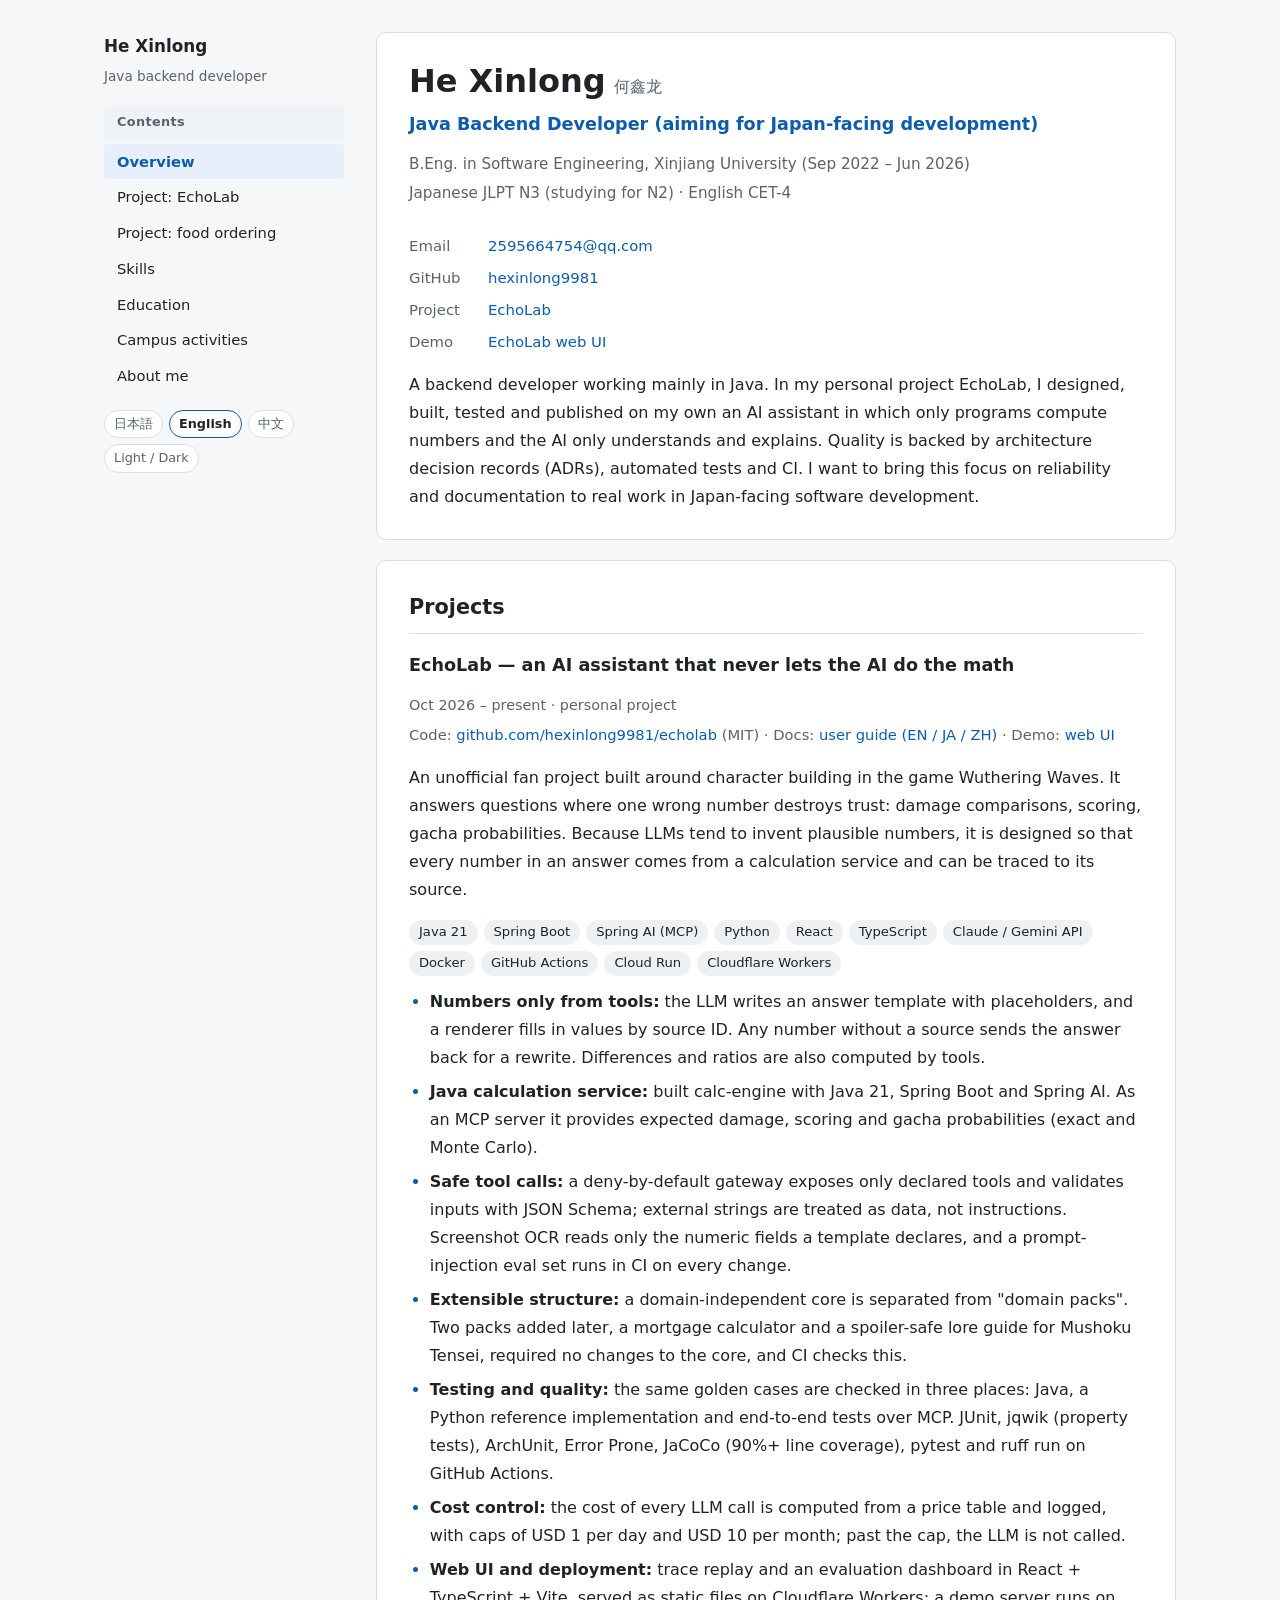
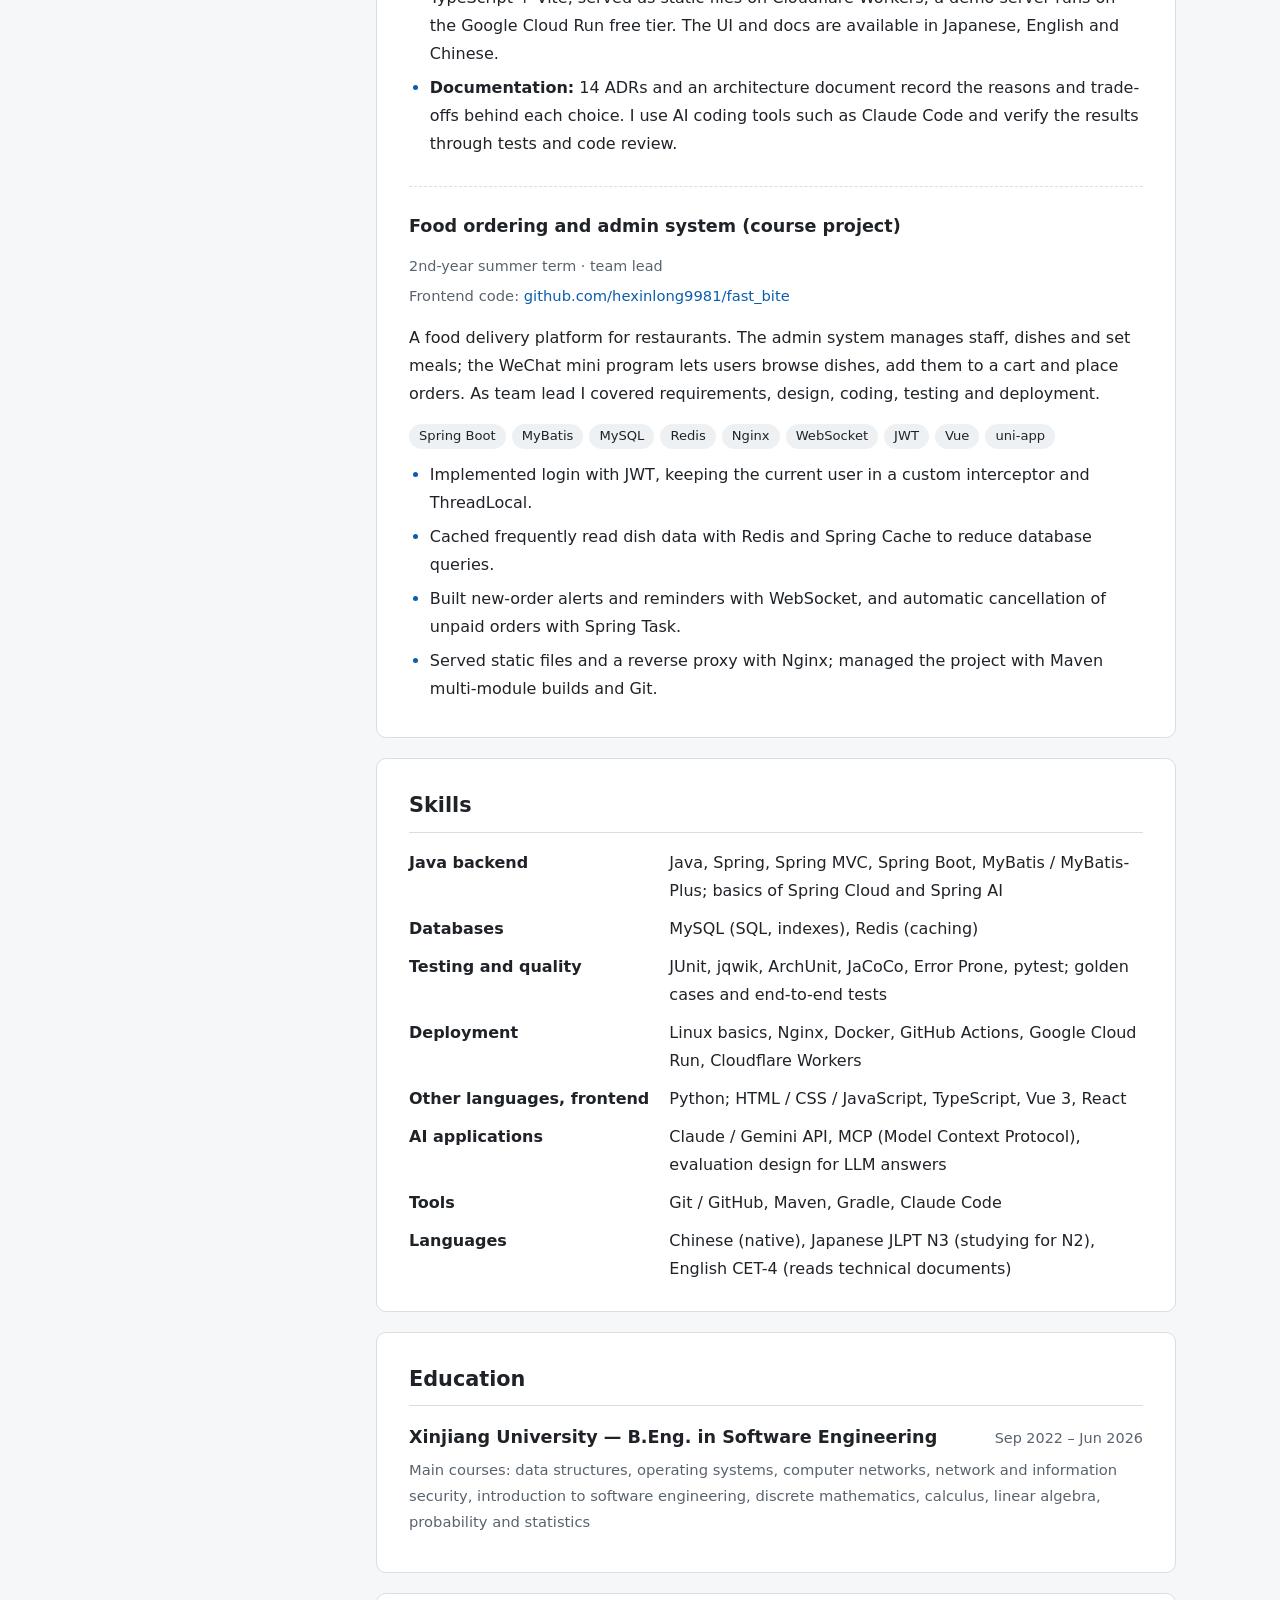
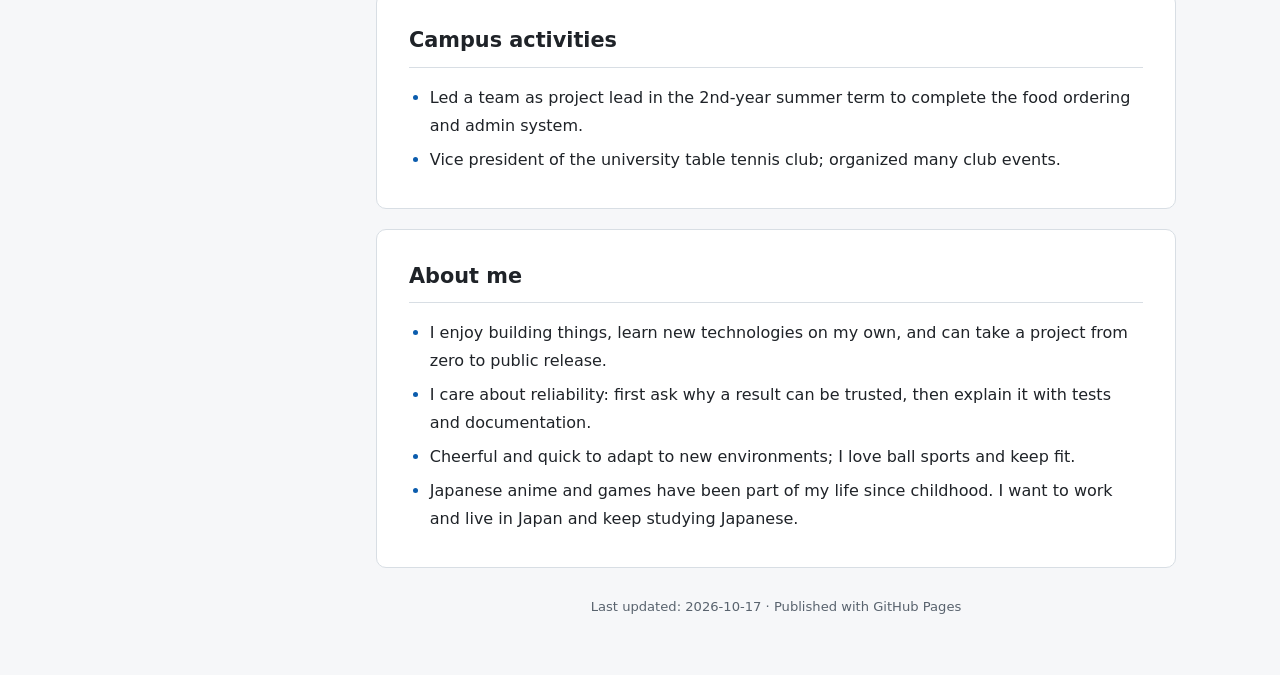
==== en/index.html @ 4e044dc1 "简历页面（日本語・English・中文）" ====
<!doctype html>
<html lang="en">
<head>
<meta charset="utf-8">
<meta name="viewport" content="width=device-width, initial-scale=1">
<title>He Xinlong | Resume</title>
<meta name="description" content="Resume of He Xinlong, Java backend developer. Personal project EchoLab: an AI assistant that never lets the AI do the math.">
<link rel="alternate" hreflang="ja" href="../ja/">
<link rel="alternate" hreflang="zh-CN" href="../zh/">
<link rel="stylesheet" href="../assets/style.css">
<script src="../assets/site.js"></script>
</head>
<body>
<div class="layout">
<div class="topbar"><strong>He Xinlong · Resume</strong><button id="menu-btn" type="button" aria-label="Contents"><svg width="18" height="14" viewBox="0 0 18 14" aria-hidden="true"><path d="M0 1h18M0 7h18M0 13h18" stroke="currentColor" stroke-width="2"/></svg></button></div>

<nav class="side" aria-label="Contents">
  <div class="brand">He Xinlong</div>
  <div class="brand-sub">Java backend developer</div>
  <div class="group">Contents</div>
  <ul>
    <li><a href="#profile">Overview</a></li>
    <li><a href="#echolab">Project: EchoLab</a></li>
    <li><a href="#takeout">Project: food ordering</a></li>
    <li><a href="#skills">Skills</a></li>
    <li><a href="#education">Education</a></li>
    <li><a href="#campus">Campus activities</a></li>
    <li><a href="#about">About me</a></li>
  </ul>
  <div class="controls">
    <a href="../ja/" lang="ja">日本語</a><a class="on" href="./">English</a><a href="../zh/" lang="zh-CN">中文</a>
    <button id="theme-btn" type="button">Light / Dark</button>
  </div>
</nav>

<main>
  <section class="card" id="profile">
    <div class="hero">
      <div>
        <h1>He Xinlong<span class="romaji" lang="zh-CN">何鑫龙</span></h1>
        <p class="role">Java Backend Developer (aiming for Japan-facing development)</p>
        <ul class="facts">
          <li>B.Eng. in Software Engineering, Xinjiang University (Sep 2022 – Jun 2026)</li>
          <li>Japanese JLPT N3 (studying for N2) · English CET-4</li>
        </ul>
      </div>
      <div class="links">
        <div><span class="k">Email</span><a href="mailto:2595664754@qq.com">2595664754@qq.com</a></div>
        <div><span class="k">GitHub</span><a href="https://github.com/hexinlong9981">hexinlong9981</a></div>
        <div><span class="k">Project</span><a href="https://github.com/hexinlong9981/echolab">EchoLab</a></div>
        <div><span class="k">Demo</span><a href="https://echolab-web.echolab-web.workers.dev/">EchoLab web UI</a></div>
      </div>
    </div>
    <p class="summary">
      A backend developer working mainly in Java. In my personal project EchoLab, I designed, built, tested and published on my own
      an AI assistant in which only programs compute numbers and the AI only understands and explains. Quality is backed by
      architecture decision records (ADRs), automated tests and CI. I want to bring this focus on reliability and documentation
      to real work in Japan-facing software development.
    </p>
  </section>

  <section class="card" id="echolab">
    <h2>Projects</h2>
    <div class="item">
      <div class="item-head">
        <h3>EchoLab — an AI assistant that never lets the AI do the math</h3>
        <span class="period">Oct 2026 – present · personal project</span>
      </div>
      <p class="meta">
        Code: <a href="https://github.com/hexinlong9981/echolab">github.com/hexinlong9981/echolab</a> (MIT) ·
        Docs: <a href="https://hexinlong9981.github.io/echolab/en/">user guide (EN / JA / ZH)</a> ·
        Demo: <a href="https://echolab-web.echolab-web.workers.dev/">web UI</a>
      </p>
      <p>
        An unofficial fan project built around character building in the game Wuthering Waves. It answers questions where one wrong
        number destroys trust: damage comparisons, scoring, gacha probabilities. Because LLMs tend to invent plausible numbers, it is
        designed so that every number in an answer comes from a calculation service and can be traced to its source.
      </p>
      <ul class="tags">
        <li>Java 21</li><li>Spring Boot</li><li>Spring AI (MCP)</li><li>Python</li><li>React</li><li>TypeScript</li>
        <li>Claude / Gemini API</li><li>Docker</li><li>GitHub Actions</li><li>Cloud Run</li><li>Cloudflare Workers</li>
      </ul>
      <ul class="points">
        <li><span class="point-title">Numbers only from tools:</span> the LLM writes an answer template with placeholders, and a renderer fills in values by source ID. Any number without a source sends the answer back for a rewrite. Differences and ratios are also computed by tools.</li>
        <li><span class="point-title">Java calculation service:</span> built calc-engine with Java 21, Spring Boot and Spring AI. As an MCP server it provides expected damage, scoring and gacha probabilities (exact and Monte Carlo).</li>
        <li><span class="point-title">Safe tool calls:</span> a deny-by-default gateway exposes only declared tools and validates inputs with JSON Schema; external strings are treated as data, not instructions. Screenshot OCR reads only the numeric fields a template declares, and a prompt-injection eval set runs in CI on every change.</li>
        <li><span class="point-title">Extensible structure:</span> a domain-independent core is separated from "domain packs". Two packs added later, a mortgage calculator and a spoiler-safe lore guide for Mushoku Tensei, required no changes to the core, and CI checks this.</li>
        <li><span class="point-title">Testing and quality:</span> the same golden cases are checked in three places: Java, a Python reference implementation and end-to-end tests over MCP. JUnit, jqwik (property tests), ArchUnit, Error Prone, JaCoCo (90%+ line coverage), pytest and ruff run on GitHub Actions.</li>
        <li><span class="point-title">Cost control:</span> the cost of every LLM call is computed from a price table and logged, with caps of USD 1 per day and USD 10 per month; past the cap, the LLM is not called.</li>
        <li><span class="point-title">Web UI and deployment:</span> trace replay and an evaluation dashboard in React + TypeScript + Vite, served as static files on Cloudflare Workers; a demo server runs on the Google Cloud Run free tier. The UI and docs are available in Japanese, English and Chinese.</li>
        <li><span class="point-title">Documentation:</span> 14 ADRs and an architecture document record the reasons and trade-offs behind each choice. I use AI coding tools such as Claude Code and verify the results through tests and code review.</li>
      </ul>
    </div>

    <div class="item" id="takeout">
      <div class="item-head">
        <h3>Food ordering and admin system (course project)</h3>
        <span class="period">2nd-year summer term · team lead</span>
      </div>
      <p class="meta">Frontend code: <a href="https://github.com/hexinlong9981/fast_bite">github.com/hexinlong9981/fast_bite</a></p>
      <p>
        A food delivery platform for restaurants. The admin system manages staff, dishes and set meals; the WeChat mini program lets
        users browse dishes, add them to a cart and place orders. As team lead I covered requirements, design, coding, testing and deployment.
      </p>
      <ul class="tags">
        <li>Spring Boot</li><li>MyBatis</li><li>MySQL</li><li>Redis</li><li>Nginx</li><li>WebSocket</li><li>JWT</li><li>Vue</li><li>uni-app</li>
      </ul>
      <ul class="points">
        <li>Implemented login with JWT, keeping the current user in a custom interceptor and ThreadLocal.</li>
        <li>Cached frequently read dish data with Redis and Spring Cache to reduce database queries.</li>
        <li>Built new-order alerts and reminders with WebSocket, and automatic cancellation of unpaid orders with Spring Task.</li>
        <li>Served static files and a reverse proxy with Nginx; managed the project with Maven multi-module builds and Git.</li>
      </ul>
    </div>
  </section>

  <section class="card" id="skills">
    <h2>Skills</h2>
    <dl class="skills">
      <dt>Java backend</dt><dd>Java, Spring, Spring MVC, Spring Boot, MyBatis / MyBatis-Plus; basics of Spring Cloud and Spring AI</dd>
      <dt>Databases</dt><dd>MySQL (SQL, indexes), Redis (caching)</dd>
      <dt>Testing and quality</dt><dd>JUnit, jqwik, ArchUnit, JaCoCo, Error Prone, pytest; golden cases and end-to-end tests</dd>
      <dt>Deployment</dt><dd>Linux basics, Nginx, Docker, GitHub Actions, Google Cloud Run, Cloudflare Workers</dd>
      <dt>Other languages, frontend</dt><dd>Python; HTML / CSS / JavaScript, TypeScript, Vue 3, React</dd>
      <dt>AI applications</dt><dd>Claude / Gemini API, MCP (Model Context Protocol), evaluation design for LLM answers</dd>
      <dt>Tools</dt><dd>Git / GitHub, Maven, Gradle, Claude Code</dd>
      <dt>Languages</dt><dd>Chinese (native), Japanese JLPT N3 (studying for N2), English CET-4 (reads technical documents)</dd>
    </dl>
  </section>

  <section class="card" id="education">
    <h2>Education</h2>
    <div class="item-head">
      <h3>Xinjiang University — B.Eng. in Software Engineering</h3>
      <span class="period">Sep 2022 – Jun 2026</span>
    </div>
    <p class="meta">Main courses: data structures, operating systems, computer networks, network and information security, introduction to software engineering, discrete mathematics, calculus, linear algebra, probability and statistics</p>
  </section>

  <section class="card" id="campus">
    <h2>Campus activities</h2>
    <ul class="points">
      <li>Led a team as project lead in the 2nd-year summer term to complete the food ordering and admin system.</li>
      <li>Vice president of the university table tennis club; organized many club events.</li>
    </ul>
  </section>

  <section class="card" id="about">
    <h2>About me</h2>
    <ul class="points">
      <li>I enjoy building things, learn new technologies on my own, and can take a project from zero to public release.</li>
      <li>I care about reliability: first ask why a result can be trusted, then explain it with tests and documentation.</li>
      <li>Cheerful and quick to adapt to new environments; I love ball sports and keep fit.</li>
      <li>Japanese anime and games have been part of my life since childhood. I want to work and live in Japan and keep studying Japanese.</li>
    </ul>
  </section>

  <footer>Last updated: 2026-10-17 · Published with GitHub Pages</footer>
</main>
</div>
</body>
</html>
---- assets/style.css ----
/* 简历页面（zh / ja / en 共用）。明暗两种主题，打印时为白底单栏。 */
:root {
  --bg: #f6f7f9; --panel: #ffffff; --text: #1f2328; --muted: #59636e;
  --border: #d8dee4; --accent: #0b5cad; --accent-soft: #e7f0fa;
  --tag-bg: #eef1f4; --nav-group: #eef3f8; --furigana: #d32f2f;
  color-scheme: light;
}
@media (prefers-color-scheme: dark) {
  :root:not([data-theme="light"]) {
    --bg: #0d1117; --panel: #151b23; --text: #e6edf3; --muted: #9198a1;
    --border: #30363d; --accent: #58a6ff; --accent-soft: #15283f;
    --tag-bg: #212830; --nav-group: #1b2430; --furigana: #ff7b72;
    color-scheme: dark;
  }
}
:root[data-theme="dark"] {
  --bg: #0d1117; --panel: #151b23; --text: #e6edf3; --muted: #9198a1;
  --border: #30363d; --accent: #58a6ff; --accent-soft: #15283f;
  --tag-bg: #212830; --nav-group: #1b2430; --furigana: #ff7b72;
  color-scheme: dark;
}

* { box-sizing: border-box; }
html { scroll-behavior: smooth; scroll-padding-top: 16px; }
body {
  margin: 0; background: var(--bg); color: var(--text);
  font: 16px/1.75 system-ui, -apple-system, "Segoe UI", "PingFang SC", "Hiragino Sans",
        "Microsoft YaHei", "Noto Sans CJK SC", "Noto Sans JP", sans-serif;
}
a { color: var(--accent); text-decoration: none; }
a:hover { text-decoration: underline; }

/* ===== 布局：左侧导航 + 正文 ===== */
.layout { display: grid; grid-template-columns: 240px minmax(0, 1fr); max-width: 1120px; margin: 0 auto; gap: 32px; padding: 32px 24px; }
nav.side { position: sticky; top: 24px; align-self: start; }
nav.side .brand { font-weight: 700; font-size: 1.05rem; margin-bottom: 4px; }
nav.side .brand-sub { color: var(--muted); font-size: .85rem; margin-bottom: 16px; }
nav.side .group {
  display: block; width: 100%; text-align: left; font: inherit; font-size: .8rem; font-weight: 600;
  color: var(--muted); background: var(--nav-group); border: 0; border-left: 3px solid transparent;
  border-radius: 4px; padding: 6px 10px; margin-top: 12px; letter-spacing: .03em;
}
nav.side ul { list-style: none; margin: 4px 0 0; padding: 0; }
nav.side li a { display: block; padding: 5px 10px 5px 13px; border-radius: 4px; color: var(--text); font-size: .92rem; }
nav.side li a:hover { background: var(--nav-group); text-decoration: none; }
nav.side li a.current { color: var(--accent); background: var(--accent-soft); font-weight: 600; }
.controls { display: flex; flex-wrap: wrap; gap: 6px; margin-top: 16px; }
.controls a, .controls button {
  font: inherit; font-size: .8rem; padding: 3px 9px; border: 1px solid var(--border); border-radius: 999px;
  background: var(--panel); color: var(--muted); cursor: pointer; line-height: 1.6;
}
.controls a.on, .controls button.on { color: var(--text); border-color: var(--accent); font-weight: 600; }
.controls a:hover, .controls button:hover { text-decoration: none; color: var(--text); }

/* 手机：顶部栏 + ☰ */
.topbar { display: none; }
@media (max-width: 860px) {
  .layout { grid-template-columns: 1fr; padding: 0 16px 32px; gap: 0; }
  .topbar {
    display: flex; align-items: center; justify-content: space-between; position: sticky; top: 0; z-index: 20;
    background: var(--panel); border-bottom: 1px solid var(--border); margin: 0 -16px 16px; padding: 10px 16px;
  }
  .topbar button { display: flex; align-items: center; height: 32px; font: inherit; background: none; border: 1px solid var(--border); border-radius: 6px; color: var(--text); padding: 0 10px; }
  nav.side {
    display: none; position: fixed; z-index: 30; top: 52px; left: 0; right: 0; max-height: calc(100vh - 52px); overflow: auto;
    background: var(--panel); border-bottom: 1px solid var(--border); padding: 12px 16px 16px;
    box-shadow: 0 8px 24px rgba(0,0,0,.18);
  }
  html.nav-open nav.side { display: block; }
  nav.side .brand, nav.side .brand-sub { display: none; }
  html { scroll-padding-top: 64px; }
}

/* ===== 正文 ===== */
main { min-width: 0; }
.card { background: var(--panel); border: 1px solid var(--border); border-radius: 10px; padding: 28px 32px; margin-bottom: 20px; }
@media (max-width: 860px) { .card { padding: 20px 18px; } }
.hero { display: flex; gap: 24px; align-items: flex-start; justify-content: space-between; flex-wrap: wrap; }
.hero h1 { margin: 0; font-size: 2rem; line-height: 1.3; }
.hero .romaji { color: var(--muted); font-size: 1rem; font-weight: 400; margin-left: 8px; }
.hero .role { margin: 6px 0 0; font-size: 1.1rem; color: var(--accent); font-weight: 600; }
.hero .facts { margin: 12px 0 0; padding: 0; list-style: none; color: var(--muted); font-size: .95rem; }
.hero .facts li { margin: 2px 0; }
.links { display: flex; flex-direction: column; gap: 6px; font-size: .93rem; min-width: 220px; }
.links > div { display: flex; gap: 12px; align-items: baseline; }
.links .k { color: var(--muted); min-width: 4.5em; }
.summary { margin: 16px 0 0; }

h2 { font-size: 1.3rem; margin: 0 0 16px; padding-bottom: 8px; border-bottom: 1px solid var(--border); }
h3 { font-size: 1.1rem; margin: 0; }
.item + .item { margin-top: 28px; padding-top: 24px; border-top: 1px dashed var(--border); }
.item-head { display: flex; justify-content: space-between; gap: 12px; flex-wrap: wrap; align-items: baseline; }
.period { color: var(--muted); font-size: .9rem; white-space: nowrap; }
.meta { color: var(--muted); font-size: .92rem; margin: 4px 0 10px; }
.tags { display: flex; flex-wrap: wrap; gap: 6px; margin: 10px 0 12px; padding: 0; list-style: none; }
.tags li { background: var(--tag-bg); border-radius: 999px; padding: 1px 10px; font-size: .82rem; }
ul.points { margin: 8px 0 0; padding-left: 1.3em; }
ul.points li { margin: 6px 0; }
ul.points li::marker { color: var(--accent); }
.point-title { font-weight: 600; }
.note { color: var(--muted); font-size: .88rem; margin-top: 12px; }
.skills { display: grid; grid-template-columns: max-content 1fr; gap: 10px 20px; margin: 0; }
.skills dt { font-weight: 600; }
.skills dd { margin: 0; }
@media (max-width: 600px) { .skills { grid-template-columns: 1fr; gap: 2px; } .skills dd { margin-bottom: 10px; } }
footer { color: var(--muted); font-size: .82rem; text-align: center; padding: 8px 0 24px; }

/* ===== 日语页面的注音（ruby.furi：汉字一字一注、红色；ruby.furi.eng：片假名上的英语原词） ===== */
html:lang(ja) body { line-height: 2.1; }
ruby.furi rt { color: var(--furigana); font-size: .5em; font-weight: normal; }
ruby.furi rp { display: none; }
ruby.furi.eng rt { font-family: system-ui, -apple-system, "Segoe UI", Roboto, Arial, sans-serif; letter-spacing: 0; }
html.no-furi ruby.furi:not(.eng) rt { display: none; }
html.no-eng ruby.furi.eng rt { display: none; }
html.no-furi.no-eng body { line-height: 1.75; }
.ruby-only { display: none; }
html:lang(ja) .ruby-only { display: inline-flex; }

/* ===== 打印 / 存为 PDF ===== */
@media print {
  :root, :root[data-theme="dark"] { --bg: #fff; --panel: #fff; --text: #000; --muted: #444; --border: #bbb; --accent: #0b5cad; --tag-bg: #eee; color-scheme: light; }
  .layout { display: block; padding: 0; max-width: none; }
  nav.side, .topbar, footer { display: none !important; }
  .card { border: 0; padding: 0 0 12px; margin: 0 0 12px; break-inside: auto; }
  .item { break-inside: avoid; }
  body { font-size: 11pt; }
  a { color: inherit; }
}
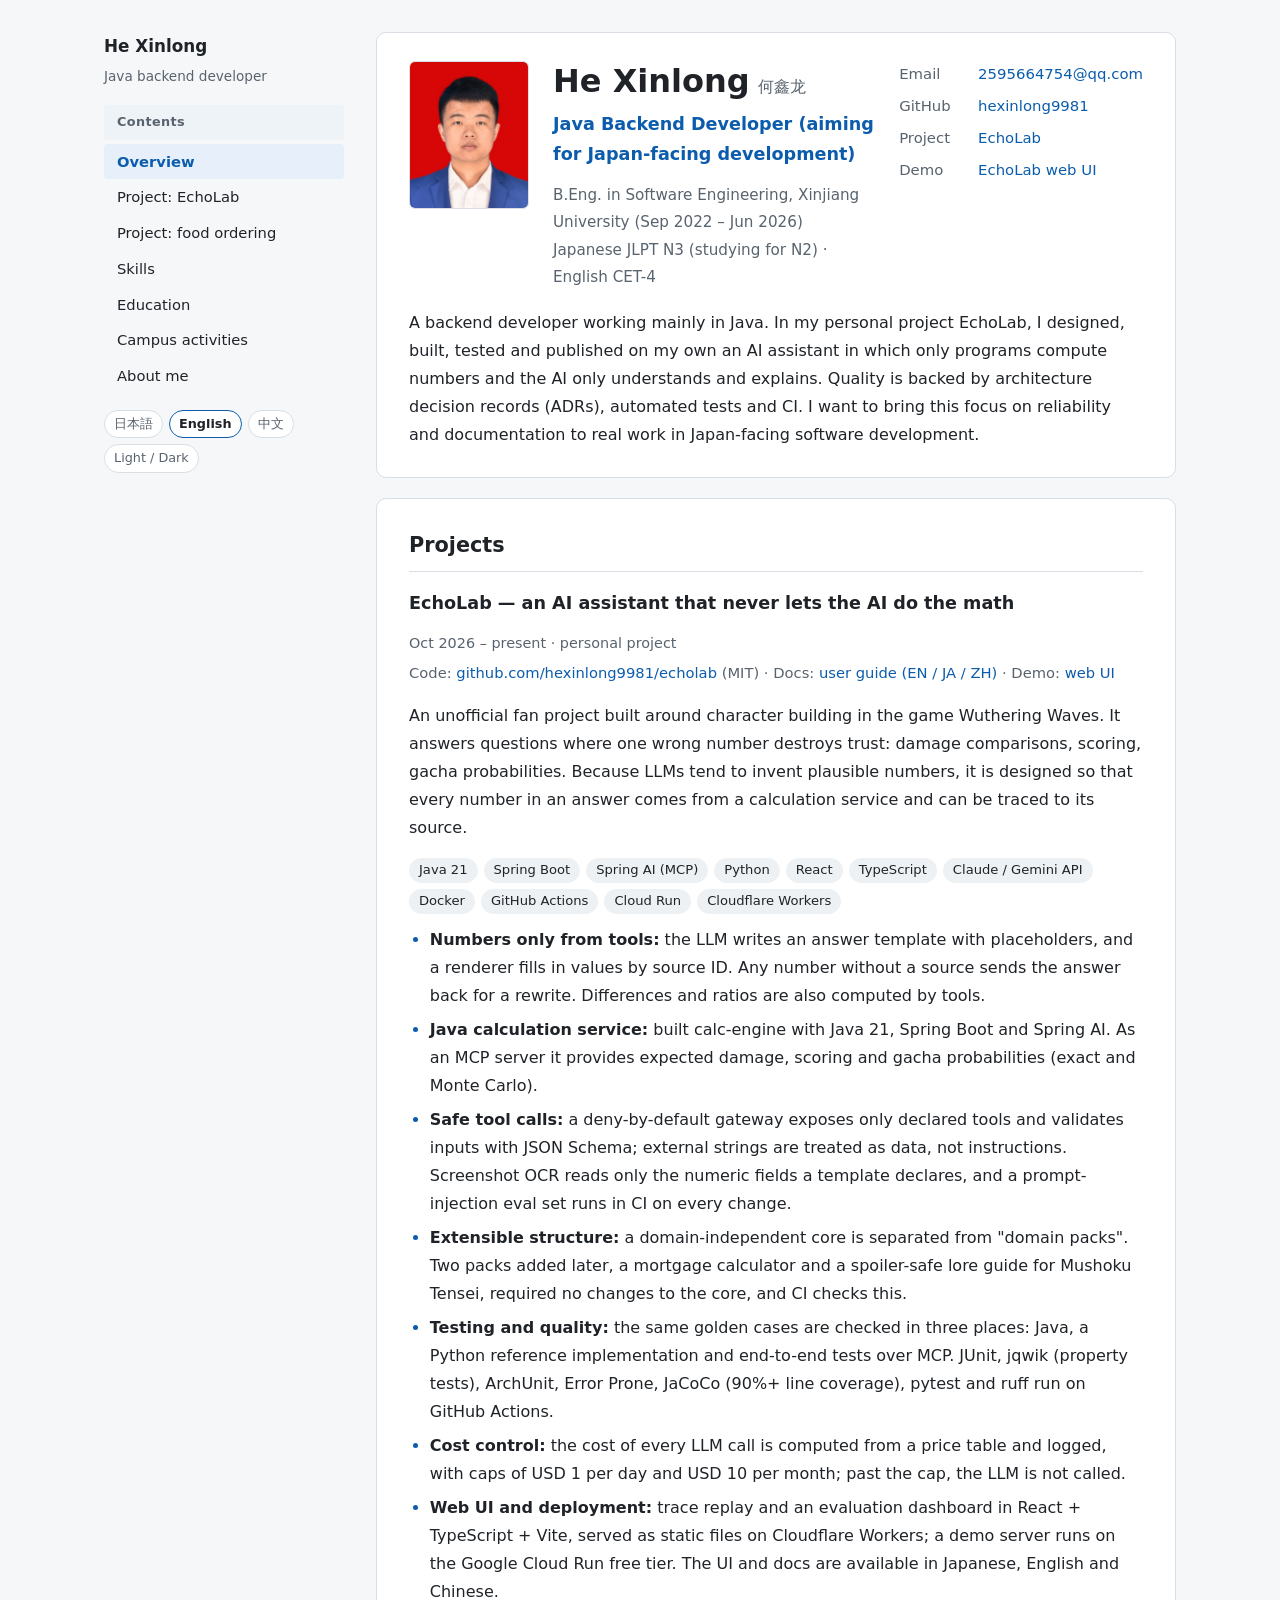
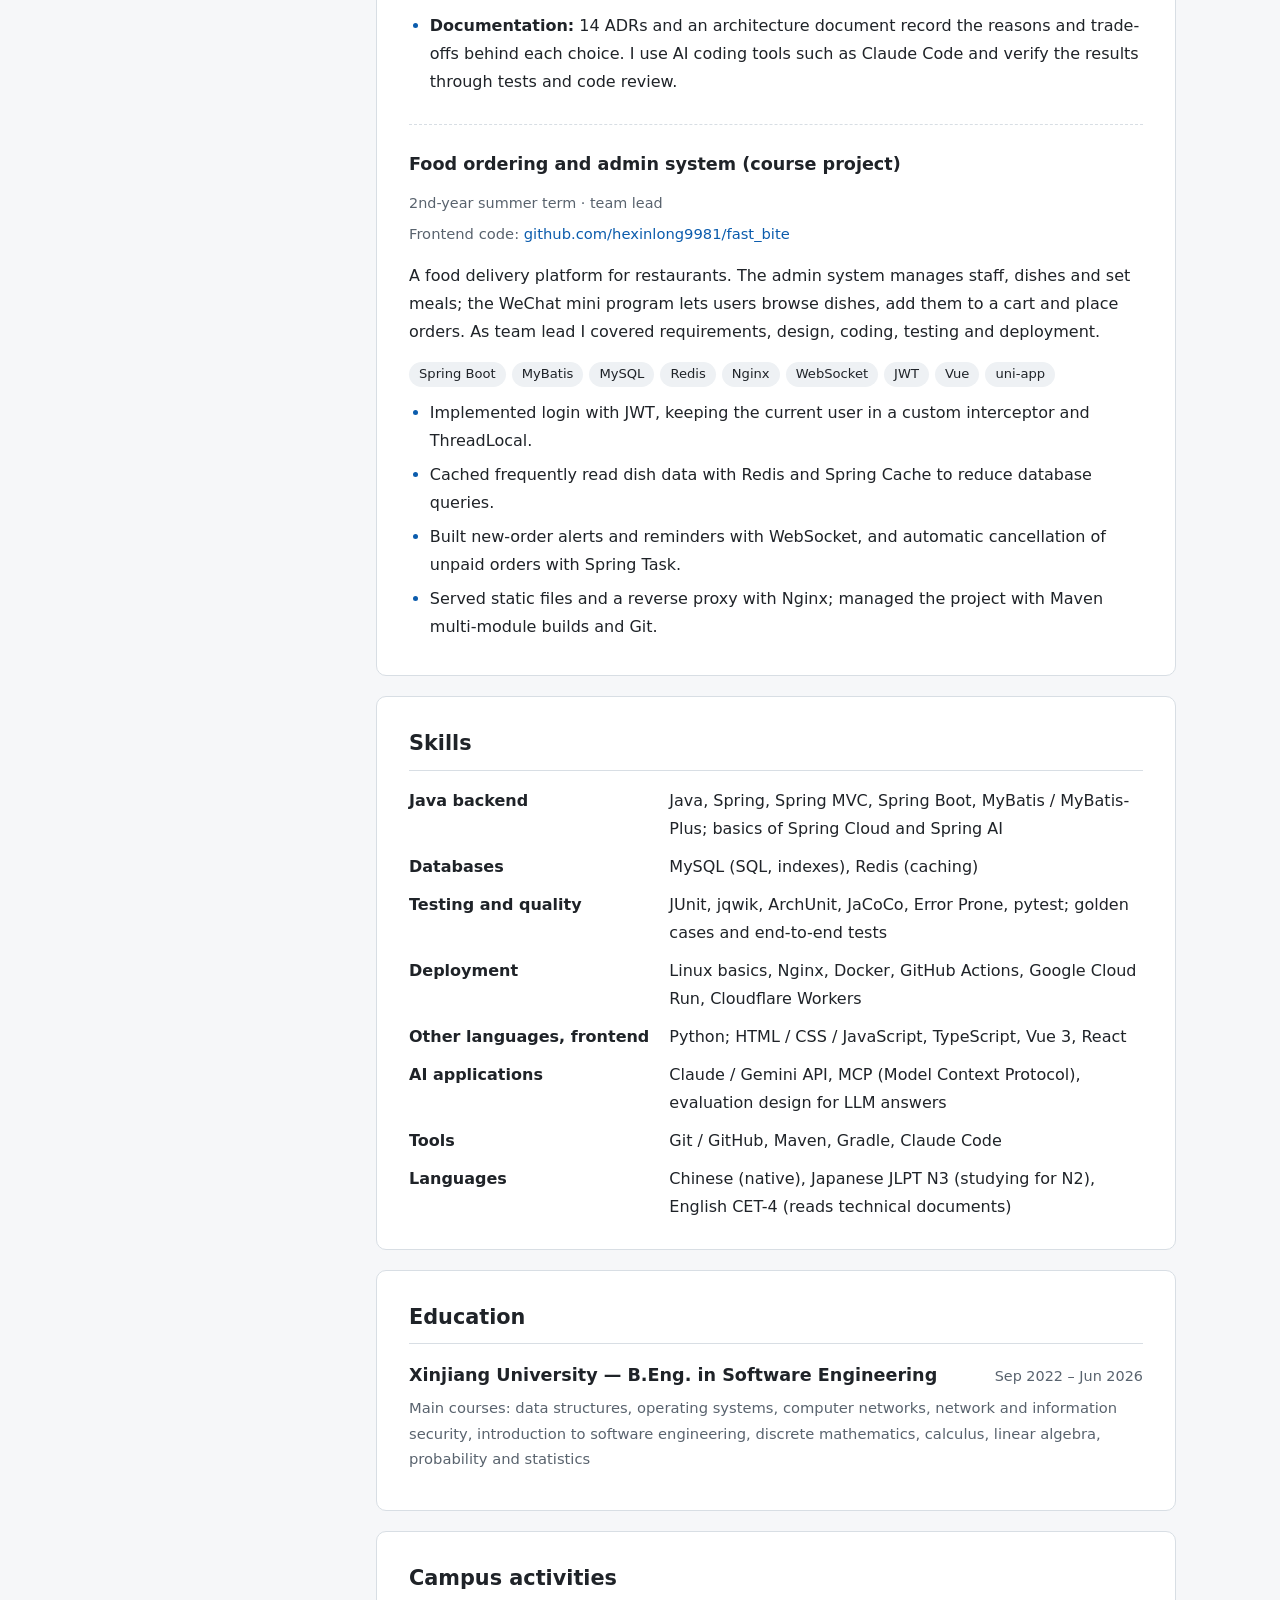
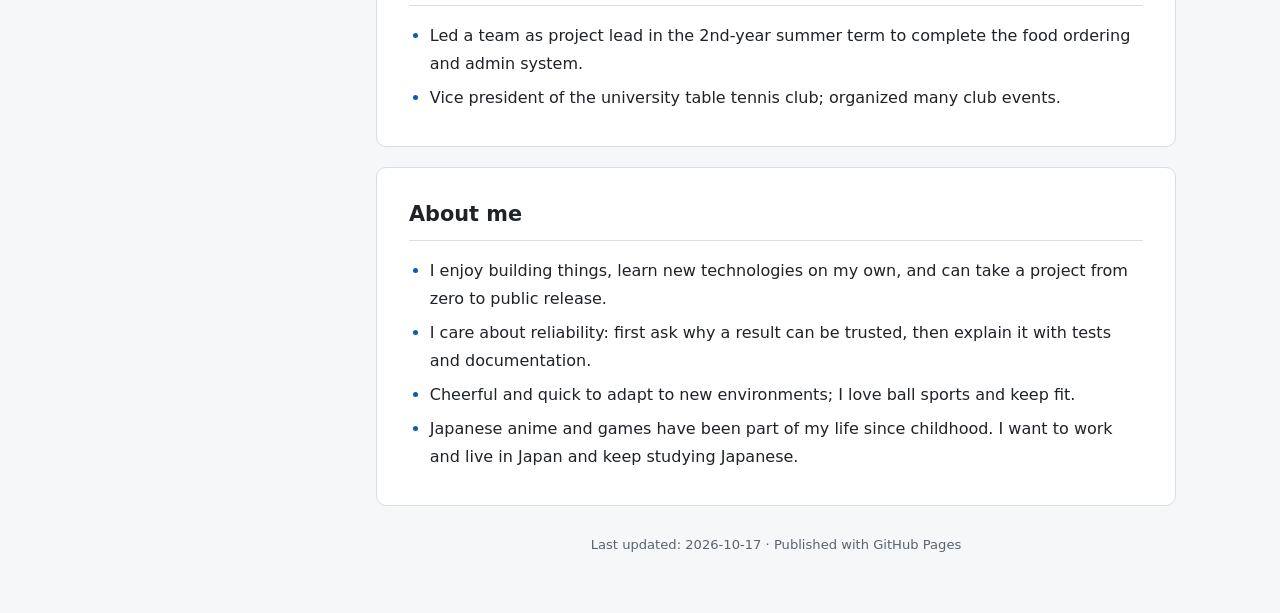
==== commit ba332276: "简历页面加上照片" ====
--- a/en/index.html
+++ b/en/index.html
@@ -36,6 +36,7 @@
 <main>
   <section class="card" id="profile">
     <div class="hero">
+      <img class="photo" src="../assets/photo.jpg" width="120" height="148" alt="Photo of He Xinlong">
       <div>
         <h1>He Xinlong<span class="romaji" lang="zh-CN">何鑫龙</span></h1>
         <p class="role">Java Backend Developer (aiming for Japan-facing development)</p>
--- a/assets/style.css
+++ b/assets/style.css
@@ -76,6 +76,9 @@
 .card { background: var(--panel); border: 1px solid var(--border); border-radius: 10px; padding: 28px 32px; margin-bottom: 20px; }
 @media (max-width: 860px) { .card { padding: 20px 18px; } }
 .hero { display: flex; gap: 24px; align-items: flex-start; justify-content: space-between; flex-wrap: wrap; }
+.hero .photo { width: 120px; height: 148px; object-fit: cover; border-radius: 6px; border: 1px solid var(--border); flex: none; }
+.hero > div:not(.links) { flex: 1 1 280px; }
+@media (max-width: 600px) { .hero .photo { width: 96px; height: 118px; } }
 .hero h1 { margin: 0; font-size: 2rem; line-height: 1.3; }
 .hero .romaji { color: var(--muted); font-size: 1rem; font-weight: 400; margin-left: 8px; }
 .hero .role { margin: 6px 0 0; font-size: 1.1rem; color: var(--accent); font-weight: 600; }
